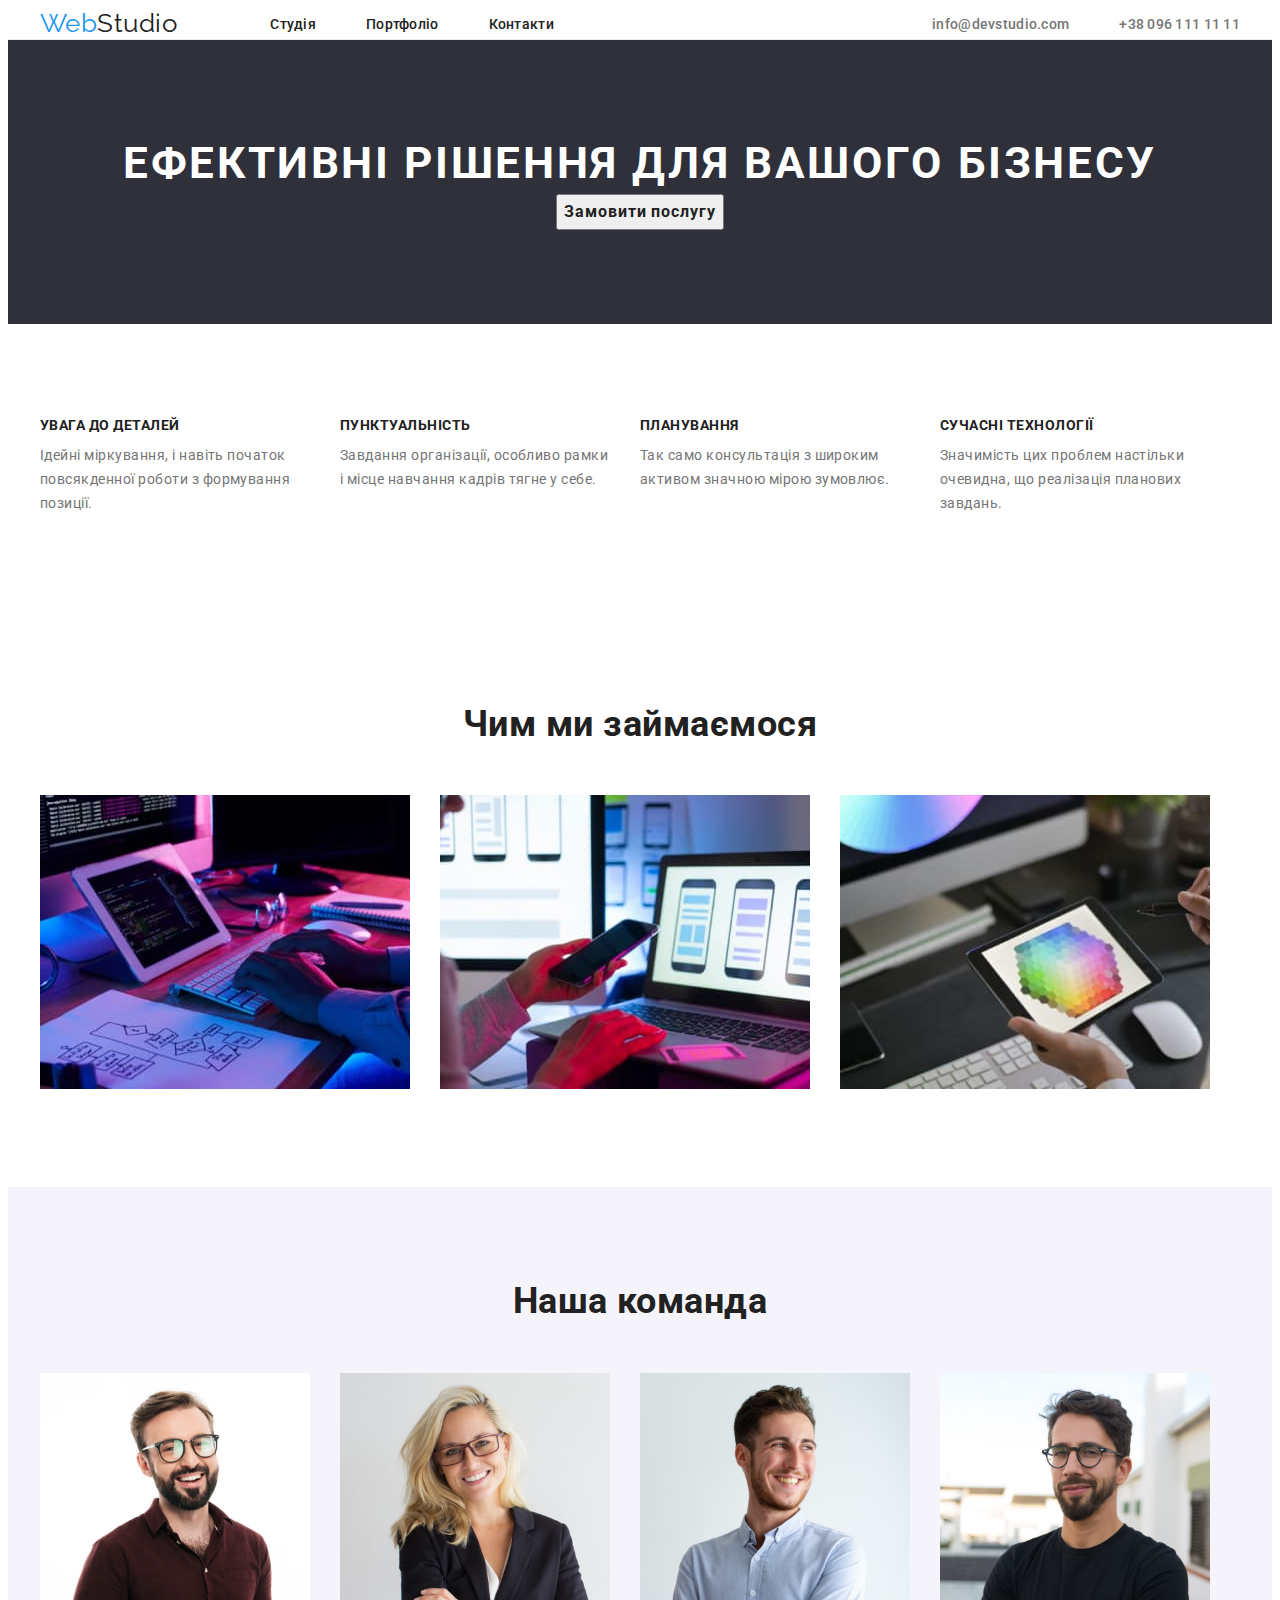
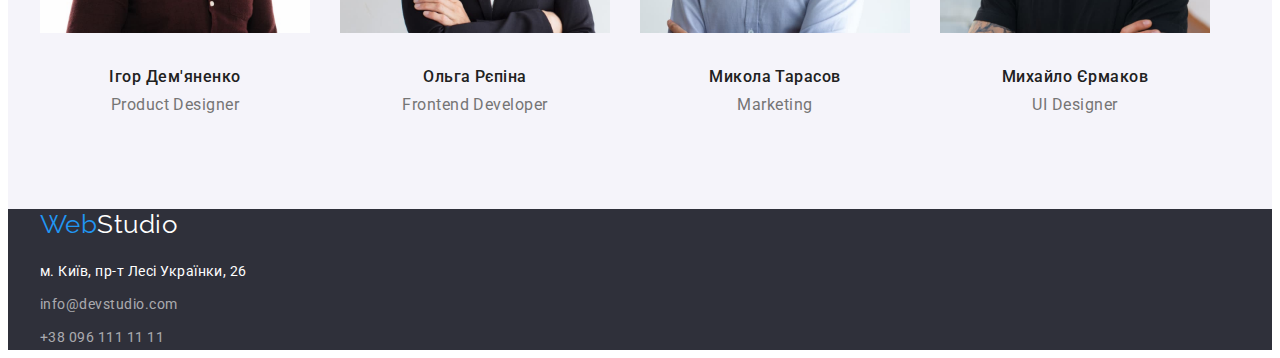
==== index.html @ ed944c1a "hw 3" ====
<!DOCTYPE html>
<html lang="uk">

<head>
    <meta charset="UTF-8">
    <meta http-equiv="X-UA-Compatible" content="IE=edge">
    <meta name="viewport" content="width=device-width, initial-scale=1.0">
    <link rel="preconnect" href="https://fonts.googleapis.com">
    <link rel="preconnect" href="https://fonts.gstatic.com" crossorigin>
    <link
        href="https://fonts.googleapis.com/css2?family=Raleway:wght@700&family=Roboto:wght@400;500;700;900&display=swap"
        rel="stylesheet">
    <link rel="stylesheet" href="https://cdnjs.cloudflare.com/ajax/libs/modern-normalize/1.1.0/modern-normalize.min.css"
        integrity="sha512-wpPYUAdjBVSE4KJnH1VR1HeZfpl1ub8YT/NKx4PuQ5NmX2tKuGu6U/JRp5y+Y8XG2tV+wKQpNHVUX03MfMFn9Q=="
        crossorigin="anonymous" referrerpolicy="no-referrer" />
    <link rel="stylesheet" href="./css/styles.css">
    <title>Home_work 2</title>
</head>
    
<body>
    <header class="header">
        <div class="container">
            <a href="#" class="logo link"> <span class="logo-web">Web</span>Studio</a>
            <nav class="header-nav">
                <ul class="header-list list">
                    <li class="header-item"><a class="header-link link" href="#">Студія</a></li>
                    <li class="header-item"><a class="header-link link" href="portfolio.html">Портфоліо</a></li>
                    <li class="header-item"><a class="header-link link" href="#">Контакти</a></li>
                </ul>
            </nav>
            <ul class="adress-list list">
                <li class="adress-item"><a class="header-mail link"
                        href="mailto:info@devstudio.com">info@devstudio.com</a>
                </li>
                <li class="adress-item"><a class="header-tel link" href="tel:+380961111111">+38 096 111 11 11</a></li>
            </ul>
        </div>
    </header>
    <main>
        <!-- section1 -->
        <section class="hero">
            <div class="container">
                <h1 class="hero-title">Ефективні рішення для вашого бізнесу</h1>
                <button type="button" class="hero-btn btn" ;>Замовити послугу</button>
            </div>
        </section>
        <!-- section2 -->
        <section class="feature">
            <div class="container">
                <h2 class="feature-title">Особливості</h2>
                <ul class="feature-list list">
                    <li class="feature-item">
                        <h3 class="feature-name">УВАГА ДО ДЕТАЛЕЙ</h3>
                        <p class="feature-text text">Ідейні міркування, і навіть початок повсякденної роботи з
                            формування
                            позиції.</p>
                    </li>
                    <li class="feature-item">
                        <h3 class="feature-name">ПУНКТУАЛЬНІСТЬ</h3>
                        <p class="feature-text text">Завдання організації, особливо рамки і місце навчання кадрів тягне
                            у
                            себе.
                        </p>
                    </li>
                    <li class="feature-item">
                        <h3 class="feature-name">ПЛАНУВАННЯ</h3>
                        <p class="feature-text text">Так само консультація з широким активом значною мірою зумовлює.</p>
                    </li>
                    <li class="feature-item">
                        <h3 class="feature-name">СУЧАСНІ ТЕХНОЛОГІЇ</h3>
                        <p class="feature-text text">Значимість цих проблем настільки очевидна, що реалізація планових
                            завдань.
                        </p>
                    </li>
                </ul>
            </div>
        </section>
        <!-- section3 -->
        <section class="work">
            <div class="container">
                <h2 class="work-title title">Чим ми займаємося</h2>

                <ul class="work-list list">
                    <li class="work-item"><img class="work-img" width="370" src="./images/box_1.jpg"
                            alt="програмування">
                    </li>
                    <li class="work-item"><img class="work-img" width="370" src="./images/box_2.jpg"
                            alt="кросплатформність"></li>
                    <li class="work-item"><img class="work-img" width="370" src="./images/box_3.jpg" alt="дизайн"></li>
                </ul>
            </div>
        </section>
        <!-- section4 -->
        <section class="team">
            <div class="container">
                <h2 class="team-text title">Наша команда</h2>
                <ul class="team-list list">
                    <li class="team-item">
                        <img class="team-img" width="270" src="./images/img.jpg" alt="працівник 1">
                        <h3 class="team-name">Ігор Дем'яненко</h3>
                        <p class="team-speciality text">Product Designer</p>
                    </li>

                    <li class="team-item">
                        <img class="team-img" width="270" src="./images/img_(1).jpg" alt="працівник 2">
                        <h3 class="team-name">Ольга Рєпіна</h3>
                        <p class="team-speciality text">Frontend Developer</p>
                    </li>

                    <li class="team-item">
                        <img class="team-img" width="270" src="./images/img_(2).jpg" alt="працівник 3">
                        <h3 class="team-name">Микола Тарасов</h3>
                        <p class="team-speciality text">Marketing</p>
                    </li>

                    <li class="team-item">
                        <img class="team-img" width="270" src="./images/img_(3).jpg" alt="працівник 4">
                        <h3 class="team-name">Михайло Єрмаков</h3>
                        <p class="team-speciality text">UI Designer</p>
                    </li>
                </ul>
            </div>
        </section>
    </main>

    <footer class="footer">
        <div class="container">
            <a class="logo-footer link" href="#"><span class="logo-web">Web</span>Studio</a>
            <address class="footer-address">
                <ul class="footer-address-list">
                    <li class="footer-adress-item list"><a class="footer-address link" target="_blank"
                            rel="noopener noreferrer nofollow" href="https://goo.gl/maps/Fz8Da1LsqDH79VLF6">м. Київ,
                            пр-т
                            Лесі Українки, 26</a></li>
                    <li class="footer-adress-item list"><a class="footer-mail link"
                            href="mailto:info@devstudio.com">info@devstudio.com</a></li>
                    <li class="footer-adress-item list"><a class="footer-tel link" href="tel:+380961111111">+38 096 111
                            11
                            11</a></li>
                </ul>
            </address>
        </div>
    </footer>
</body>

</html>
---- css/styles.css ----
:root {
  --primary-text-color: #757575;
  --primary-title-color: #212121;
  --accent-color: #2196f3;
  --primary-white-color: #ffffff;
  --primary-bg-color: #2f303a;
  --secondary-bg-color: #f5f4fa;
  --primary-tel-mail-color: rgba(255, 255, 255, 0.6);
}
body {
  font-family: "Roboto", sans-serif;
  letter-spacing: 0.03em;
  background-color: var(--primary-white-color);
}

/* утелітарні класи */
section {
  padding-top: 94px;
  padding-bottom: 94px;
}
p,
h1,
h2,
h3,
h4,
h5,
h6 {
  margin: 0px;
}
ul {
  margin: 0px;
  padding-left: 0px;
}
.container {
  width: 1200px;
  padding: 0px 15px;
  margin: 0 auto;
}
.list {
  list-style: none;
}
.link {
  text-decoration: none;
  font-style: normal;
}
.header-mail:hover,
.header-mail:focus {
  color: var(--accent-color);
}
.header-tel:hover,
.header-tel:focus {
  color: var(--accent-color);
}
.header-link:hover,
.header-link:focus {
  color: var(--accent-color);
}
.text {
  font-size: 14px;
  line-height: 1.71;
  color: var(--primary-text-color);
}
.title {
  font-size: 36px;
  line-height: 1.16;
  text-align: center;
  color: var(--primary-title-color);
}
.footer {
  background-color: var(--primary-bg-color);
}
.btn {
  font-family: inherit;
  font-weight: 500;
  font-size: 16px;
  line-height: 1.62;
  color: var(--primary-title-color);
  letter-spacing: 0.03em;
  cursor: pointer;
}
.btn:focus,
.btn:hover {
  background-color: var(--accent-color);
  color: var(--primary-white-color);
}
/* Header----------- */
header .container {
  display: flex;
  align-items: center;
}
header {
  border-bottom: 1px solid #ececec;
}
.logo {
  font-family: "Raleway";
  font-size: 26px;
  line-height: 1.19;
  color: var(--primary-title-color);
}
.logo-web {
  font-family: "Raleway";
  font-size: 26px;
  line-height: 1.19;
  color: var(--accent-color);
}
.header-list {
  display: flex;
  margin-left: 93px;
}
.header-item:not(:last-child) {
  margin-right: 50px;
}
.header-link {
  font-weight: 500;
  font-size: 14px;
  line-height: 1.14;
  letter-spacing: 0.02em;
  color: var(--primary-title-color);
}
.adress-list {
  display: flex;
  margin-left: auto;
}
.adress-item:not(:last-child) {
  margin-right: 50px;
}
.header-tel {
  font-weight: 500;
  font-size: 14px;
  line-height: 1.14;
  letter-spacing: 0.02em;
  color: var(--primary-text-color);
}
.header-mail {
  font-weight: 500;
  font-size: 14px;
  line-height: 1.14;
  letter-spacing: 0.02em;
  color: var(--primary-text-color);
}
/* hero----------- */
.hero {
  background-color: var(--primary-bg-color);
  text-align: center;
}
.hero-title {
  font-size: 44px;
  line-height: 1.36;
  text-align: center;
  letter-spacing: 0.06em;
  text-transform: uppercase;
  color: var(--primary-white-color);
}
.hero-btn {
  font-weight: 700;
  line-height: 1.88;
  letter-spacing: 0.06em;
}
.hero-btn:hover,
.hero-btn:focus {
  background-color: var(--accent-color);
  color: var(--primary-white-color);
}
/* feature----------- */
.feature-title {
  position: absolute;
  width: 1px;
  height: 1px;
  margin: -1px;
  border: 0;
  padding: 0;
  white-space: nowrap;
  overflow: hidden;
}
.feature-list {
  display: flex;
}
.feature-item {
  margin-right: 30px;
  width: 270px;
}
.feature-item:last-child {
  margin: 0;
}
.feature-name {
  font-size: 14px;
  line-height: 1.14;
  text-transform: uppercase;
  color: var(--primary-title-color);
  margin-bottom: 10px;
}
/* work----------- */
.work-title {
  margin-bottom: 50px;
}
.work-list {
  display: flex;
}
.work-item:not(:last-child) {
  margin-right: 30px;
}
.work-item {
  width: calc((100%-60px) / 3);
}
/* team----------- */
.team {
  background-color: var(--secondary-bg-color);
}
.team-text {
  margin-bottom: 50px;
}
.team-list {
  display: flex;
}
.team-item:not(:last-child) {
  margin-right: 30px;
}
.team-item {
  width: calc((100%-90px) / 4);
}
.team-name {
  font-weight: 500;
  font-size: 16px;
  line-height: 19px;
  text-align: center;
  color: var(--primary-title-color);
  margin-top: 30px;
}
.team-speciality {
  font-size: 16px;
  line-height: 1.18;
  text-align: center;
  margin-top: 10px;
}
/* footer----------- */
.logo-footer {
  font-family: "Raleway";
  font-size: 26px;
  line-height: 1.19;
  color: var(--primary-white-color);
}
.footer-adress-item {
  margin-top: 9px;
}
.footer-adress-item:first-child {
  margin-top: 20px;
}
.footer-address {
  font-size: 14px;
  line-height: 1.71;
  color: var(--primary-white-color);
}
.footer-mail {
  font-size: 14px;
  line-height: 1.71;
  color: var(--primary-tel-mail-color);
}
.footer-tel {
  font-size: 14px;
  line-height: 1.71;
  color: var(--primary-tel-mail-color);
}
/*  portfolio-buttons ----------- */
.buttons-list {
  display: flex;
  justify-content: center;
}
.buttons-item:not(:last-child) {
  margin-right: 8px;
}
/*  portfolio ----------- */
.portfolio-title {
  position: absolute;
  width: 1px;
  height: 1px;
  margin: -1px;
  border: 0;
  padding: 0;
  white-space: nowrap;
  overflow: hidden;
}

.portfolio-list {
  display: flex;
  flex-wrap: wrap;
}
.portfolio-item {
  width: calc((100% - 60) / 3);
}
.portfolio-item {
  margin-right: 30px;
  margin-bottom: 30px;
}
.portfolio-item:nth-child(3n) {
  margin-right: 0;
}
.portfolio-item:nth-last-child(-n + 3) {
  margin-bottom: 0;
}

.portfolio-after-title {
  font-size: 18px;
  line-height: 2;
  letter-spacing: 0.06em;
  color: var(--primary-title-color);
}
.portfolio-text {
  font-size: 16px;
  line-height: 1.88;
}
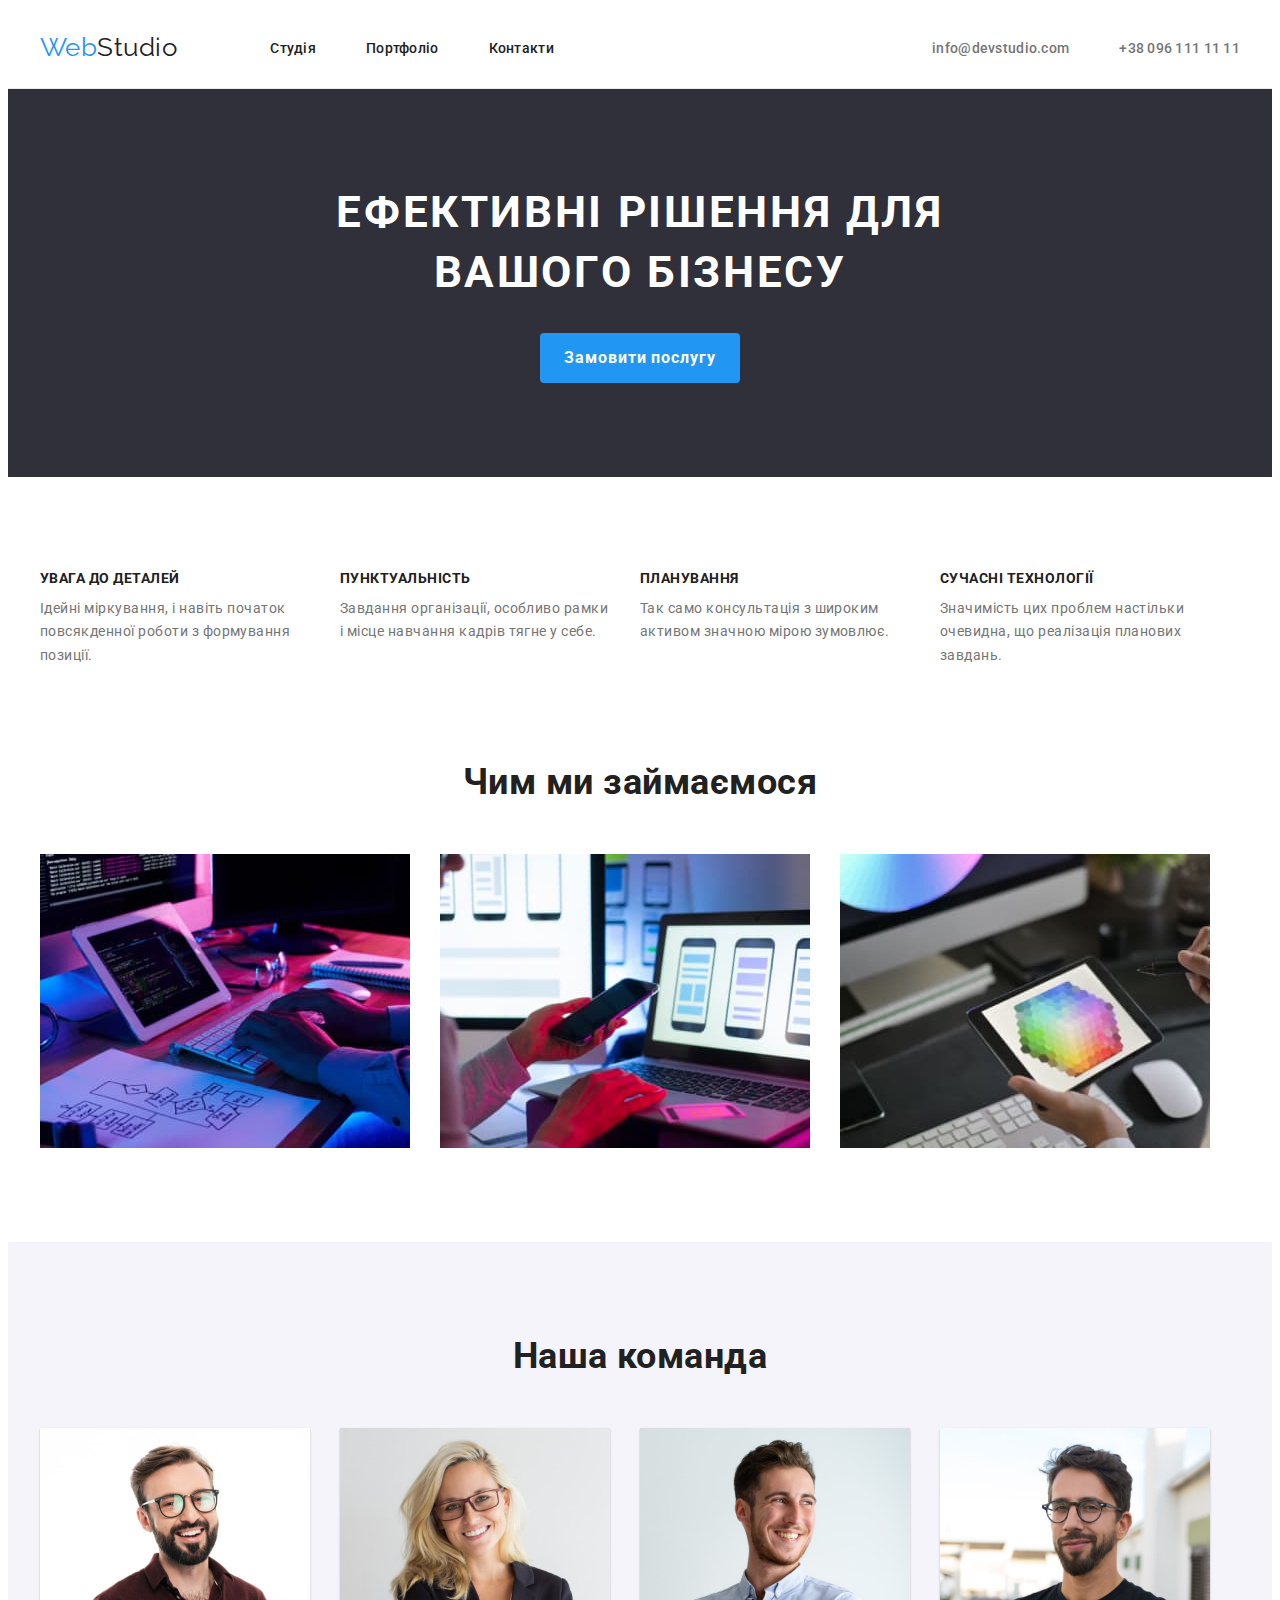
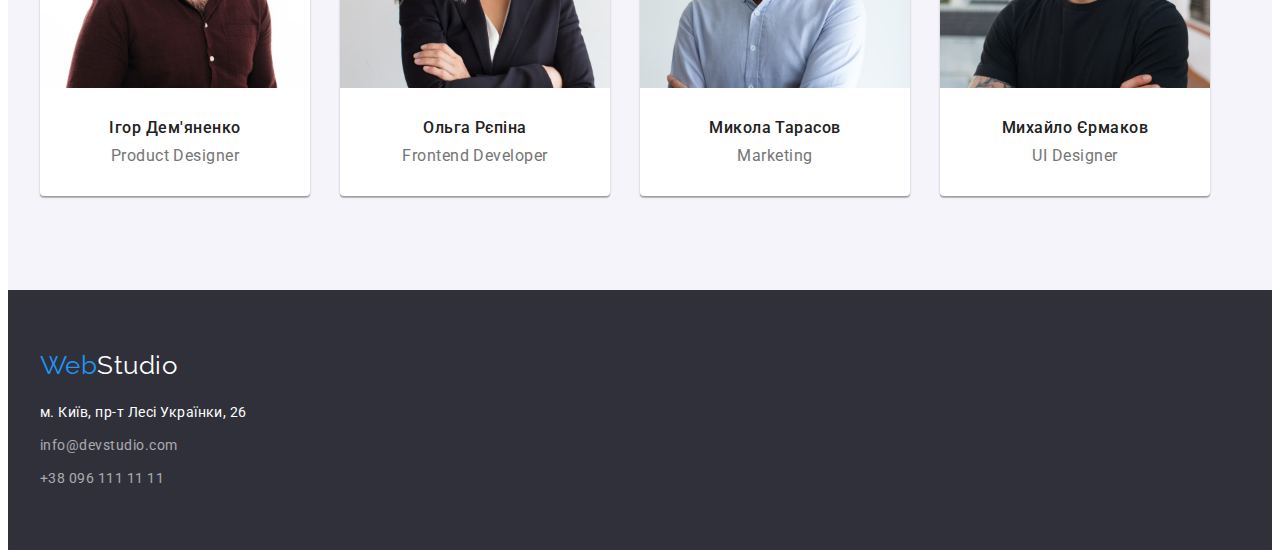
==== commit acd8b192: "hw 3 final" ====
--- a/index.html
+++ b/index.html
@@ -16,7 +16,7 @@
     <link rel="stylesheet" href="./css/styles.css">
     <title>Home_work 2</title>
 </head>
-    
+
 <body>
     <header class="header">
         <div class="container">
@@ -96,9 +96,9 @@
                 <h2 class="team-text title">Наша команда</h2>
                 <ul class="team-list list">
                     <li class="team-item">
-                        <img class="team-img" width="270" src="./images/img.jpg" alt="працівник 1">
-                        <h3 class="team-name">Ігор Дем'яненко</h3>
-                        <p class="team-speciality text">Product Designer</p>
+                        <img class="team-img" width="270" src="./images/img.jpg" alt="працівник 1">                
+                            <h3 class="team-name">Ігор Дем'яненко</h3>
+                            <p class="team-speciality text">Product Designer</p>
                     </li>
 
                     <li class="team-item">
--- a/css/styles.css
+++ b/css/styles.css
@@ -6,6 +6,7 @@
   --primary-bg-color: #2f303a;
   --secondary-bg-color: #f5f4fa;
   --primary-tel-mail-color: rgba(255, 255, 255, 0.6);
+  --primary-border-color: #eeeeee;
 }
 body {
   font-family: "Roboto", sans-serif;
@@ -36,6 +37,9 @@
   padding: 0px 15px;
   margin: 0 auto;
 }
+img {
+  display: block;
+}
 .list {
   list-style: none;
 }
@@ -77,6 +81,8 @@
   color: var(--primary-title-color);
   letter-spacing: 0.03em;
   cursor: pointer;
+  border-radius: 4px;
+  border: 0;
 }
 .btn:focus,
 .btn:hover {
@@ -87,6 +93,8 @@
 header .container {
   display: flex;
   align-items: center;
+  padding-top: 24px;
+  padding-bottom: 25px;
 }
 header {
   border-bottom: 1px solid #ececec;
@@ -150,18 +158,28 @@
   letter-spacing: 0.06em;
   text-transform: uppercase;
   color: var(--primary-white-color);
+  width: 696px;
+  margin: 0 auto;
+  margin-bottom: 30px;
 }
 .hero-btn {
   font-weight: 700;
   line-height: 1.88;
   letter-spacing: 0.06em;
+  min-width: 200px;
+  height: 50px;
+  background-color: var(--accent-color);
+  color: var(--primary-white-color);
 }
 .hero-btn:hover,
 .hero-btn:focus {
-  background-color: var(--accent-color);
+  background-color: #188ce8;
   color: var(--primary-white-color);
 }
 /* feature----------- */
+.feature {
+  padding-bottom: 0;
+}
 .feature-title {
   position: absolute;
   width: 1px;
@@ -217,6 +235,10 @@
 }
 .team-item {
   width: calc((100%-90px) / 4);
+  background: var(--primary-white-color);
+  box-shadow: 0px 1px 3px rgba(0, 0, 0, 0.12), 0px 1px 1px rgba(0, 0, 0, 0.14),
+    0px 2px 1px rgba(0, 0, 0, 0.2);
+  border-radius: 0px 0px 4px 4px;
 }
 .team-name {
   font-weight: 500;
@@ -231,8 +253,13 @@
   line-height: 1.18;
   text-align: center;
   margin-top: 10px;
+  padding-bottom: 30px;
 }
 /* footer----------- */
+.footer .container {
+  padding-top: 60px;
+  padding-bottom: 60px;
+}
 .logo-footer {
   font-family: "Raleway";
   font-size: 26px;
@@ -261,6 +288,9 @@
   color: var(--primary-tel-mail-color);
 }
 /*  portfolio-buttons ----------- */
+.buttons-portfolio {
+  padding: 6px 22px 6px 22px;
+}
 .buttons-list {
   display: flex;
   justify-content: center;
@@ -269,6 +299,9 @@
   margin-right: 8px;
 }
 /*  portfolio ----------- */
+.portfolio {
+  padding-top: 0;
+}
 .portfolio-title {
   position: absolute;
   width: 1px;
@@ -279,30 +312,37 @@
   white-space: nowrap;
   overflow: hidden;
 }
-
 .portfolio-list {
   display: flex;
   flex-wrap: wrap;
-}
-.portfolio-item {
-  width: calc((100% - 60) / 3);
 }
 .portfolio-item {
   margin-right: 30px;
   margin-bottom: 30px;
-}
-.portfolio-item:nth-child(3n) {
+  width: 370px;
+}
+.portfolio-container {
+  border-right: 1px solid var(--primary-border-color);
+  border-bottom: 1px solid var(--primary-border-color);
+  border-left: 1px solid var(--primary-border-color);
+  padding-top: 20px;
+  padding-bottom: 20px;
+  padding-left: 24px;
+  background: var(--primary-white-color);
+  max-width: 370px;
+}
+ .portfolio-item:nth-child(3n) {
   margin-right: 0;
 }
 .portfolio-item:nth-last-child(-n + 3) {
   margin-bottom: 0;
-}
-
+} 
 .portfolio-after-title {
   font-size: 18px;
   line-height: 2;
   letter-spacing: 0.06em;
   color: var(--primary-title-color);
+  margin-bottom: 4px;
 }
 .portfolio-text {
   font-size: 16px;
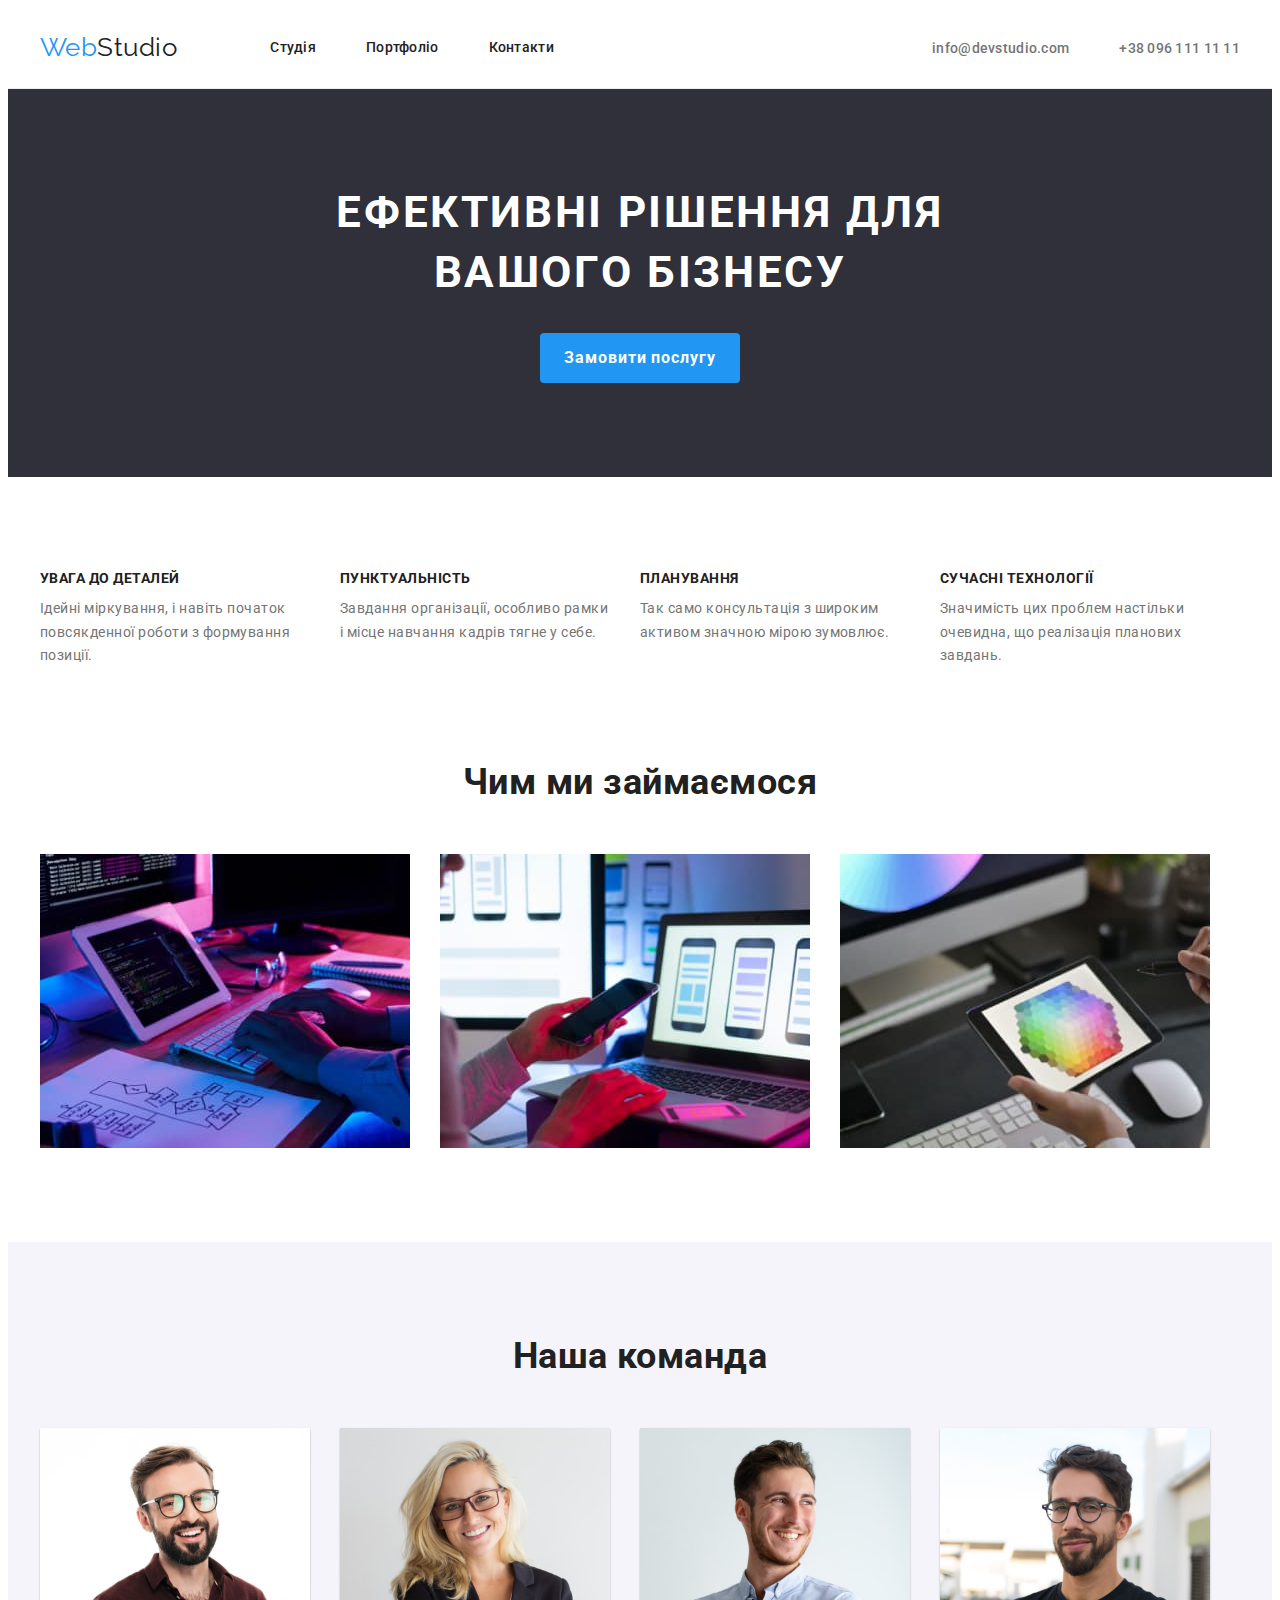
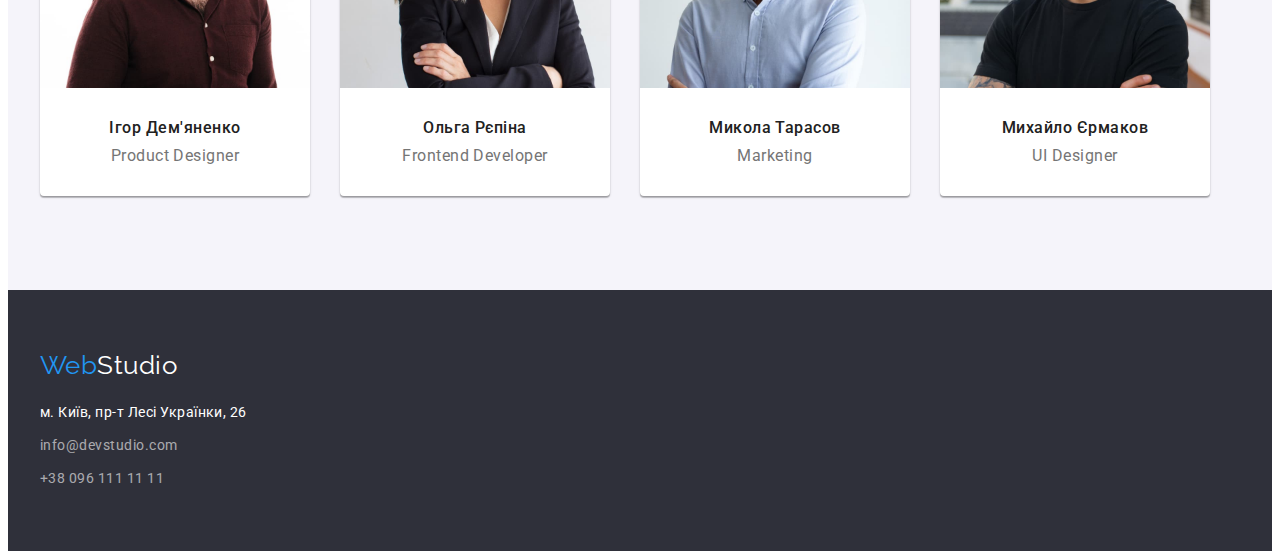
==== commit 4b1862bc: "hw 3 final 2" ====
--- a/index.html
+++ b/index.html
@@ -23,7 +23,7 @@
             <a href="#" class="logo link"> <span class="logo-web">Web</span>Studio</a>
             <nav class="header-nav">
                 <ul class="header-list list">
-                    <li class="header-item"><a class="header-link link" href="#">Студія</a></li>
+                    <li class="header-item"><a class="header-link link header-color-link" href="#">Студія</a></li>
                     <li class="header-item"><a class="header-link link" href="portfolio.html">Портфоліо</a></li>
                     <li class="header-item"><a class="header-link link" href="#">Контакти</a></li>
                 </ul>
--- a/css/styles.css
+++ b/css/styles.css
@@ -55,10 +55,15 @@
 .header-tel:focus {
   color: var(--accent-color);
 }
+
 .header-link:hover,
 .header-link:focus {
   color: var(--accent-color);
 }
+.header-color-link:visited{
+color: var(--accent-color);
+}
+
 .text {
   font-size: 14px;
   line-height: 1.71;
@@ -93,8 +98,6 @@
 header .container {
   display: flex;
   align-items: center;
-  padding-top: 24px;
-  padding-bottom: 25px;
 }
 header {
   border-bottom: 1px solid #ececec;
@@ -104,6 +107,8 @@
   font-size: 26px;
   line-height: 1.19;
   color: var(--primary-title-color);
+  padding-top: 24px;
+  padding-bottom: 25px;
 }
 .logo-web {
   font-family: "Raleway";
@@ -119,12 +124,16 @@
   margin-right: 50px;
 }
 .header-link {
+  display: block;
   font-weight: 500;
   font-size: 14px;
   line-height: 1.14;
   letter-spacing: 0.02em;
   color: var(--primary-title-color);
-}
+  padding-top: 32px;
+  padding-bottom: 32px;
+}
+
 .adress-list {
   display: flex;
   margin-left: auto;
@@ -138,6 +147,8 @@
   line-height: 1.14;
   letter-spacing: 0.02em;
   color: var(--primary-text-color);
+  padding-top: 32px;
+  padding-bottom: 32px;
 }
 .header-mail {
   font-weight: 500;
@@ -145,6 +156,8 @@
   line-height: 1.14;
   letter-spacing: 0.02em;
   color: var(--primary-text-color);
+  padding-top: 32px;
+  padding-bottom: 32px;
 }
 /* hero----------- */
 .hero {
@@ -252,7 +265,7 @@
   font-size: 16px;
   line-height: 1.18;
   text-align: center;
-  margin-top: 10px;
+  padding-top: 10px;
   padding-bottom: 30px;
 }
 /* footer----------- */
@@ -288,6 +301,10 @@
   color: var(--primary-tel-mail-color);
 }
 /*  portfolio-buttons ----------- */
+.portfolio-buttons {
+  padding-top: 100px;
+  padding-bottom: 50px;
+}
 .buttons-portfolio {
   padding: 6px 22px 6px 22px;
 }
@@ -331,18 +348,18 @@
   background: var(--primary-white-color);
   max-width: 370px;
 }
- .portfolio-item:nth-child(3n) {
+.portfolio-item:nth-child(3n) {
   margin-right: 0;
 }
 .portfolio-item:nth-last-child(-n + 3) {
   margin-bottom: 0;
-} 
+}
 .portfolio-after-title {
   font-size: 18px;
   line-height: 2;
   letter-spacing: 0.06em;
   color: var(--primary-title-color);
-  margin-bottom: 4px;
+  padding-bottom: 4px;
 }
 .portfolio-text {
   font-size: 16px;
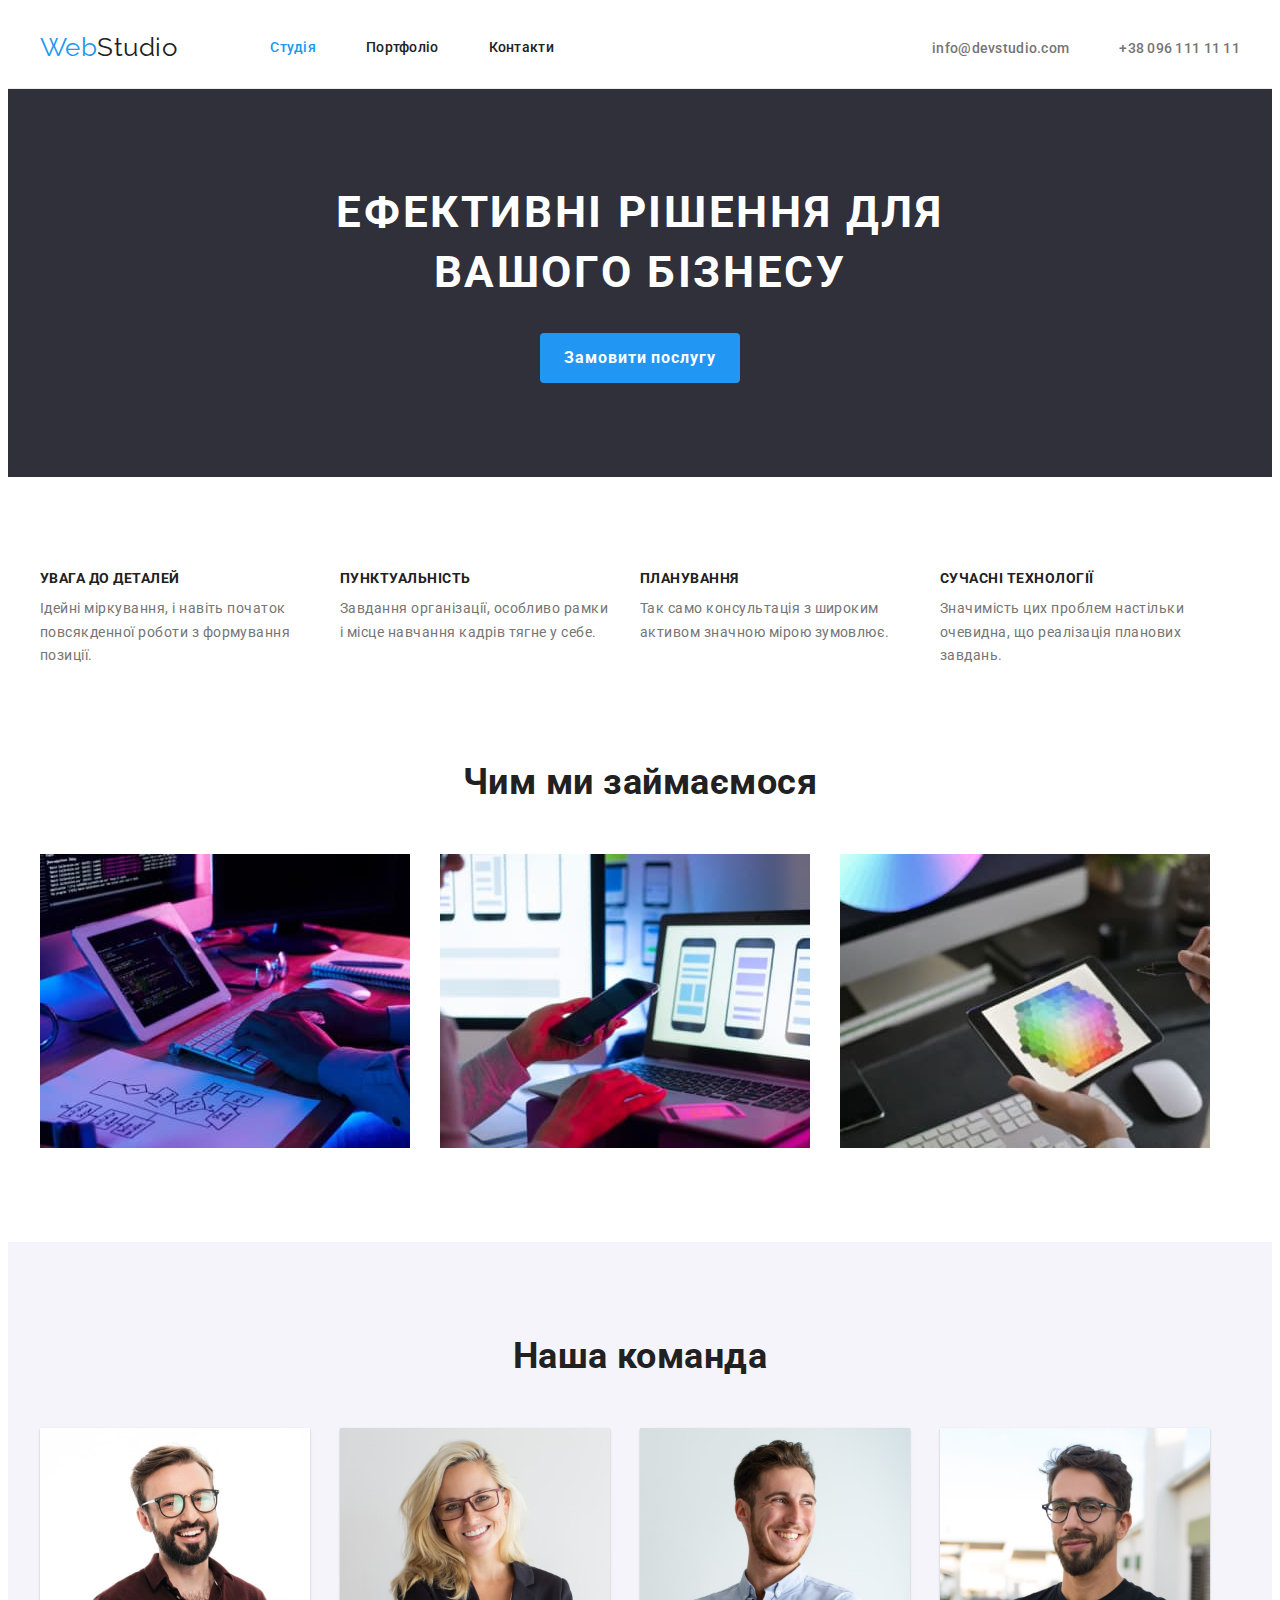
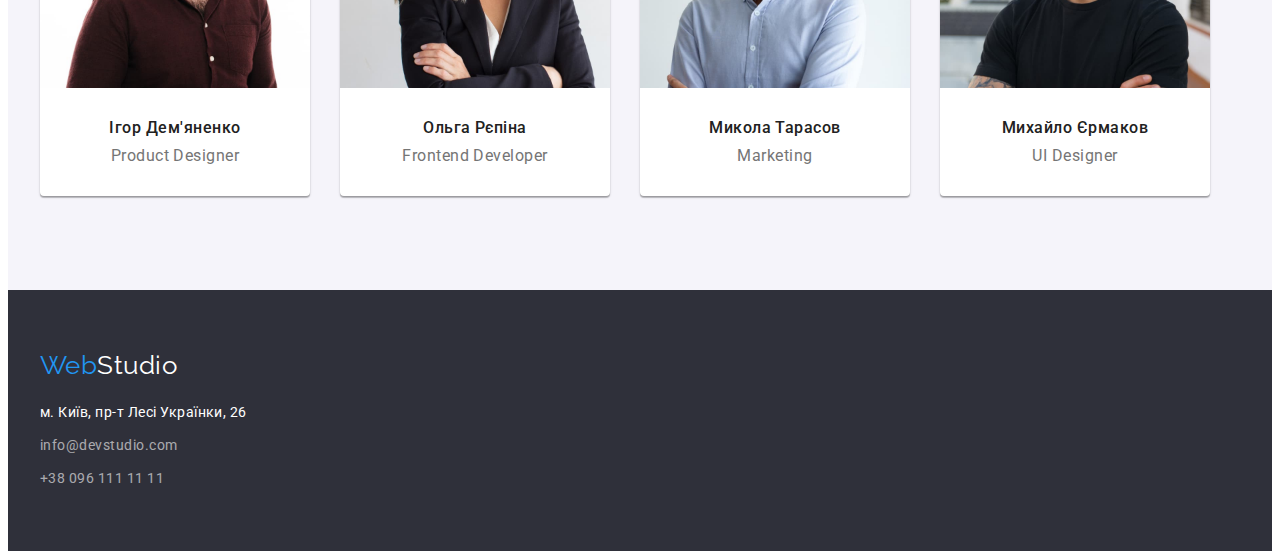
==== commit b01e4bc0: "hw 3 final" ====
--- a/index.html
+++ b/index.html
@@ -23,7 +23,7 @@
             <a href="#" class="logo link"> <span class="logo-web">Web</span>Studio</a>
             <nav class="header-nav">
                 <ul class="header-list list">
-                    <li class="header-item"><a class="header-link link header-color-link" href="#">Студія</a></li>
+                    <li class="header-item"><a class="header-link link current" href="#">Студія</a></li>
                     <li class="header-item"><a class="header-link link" href="portfolio.html">Портфоліо</a></li>
                     <li class="header-item"><a class="header-link link" href="#">Контакти</a></li>
                 </ul>
--- a/css/styles.css
+++ b/css/styles.css
@@ -60,10 +60,6 @@
 .header-link:focus {
   color: var(--accent-color);
 }
-.header-color-link:visited{
-color: var(--accent-color);
-}
-
 .text {
   font-size: 14px;
   line-height: 1.71;
@@ -133,7 +129,9 @@
   padding-top: 32px;
   padding-bottom: 32px;
 }
-
+.current {
+  color: var(--accent-color);
+}
 .adress-list {
   display: flex;
   margin-left: auto;
